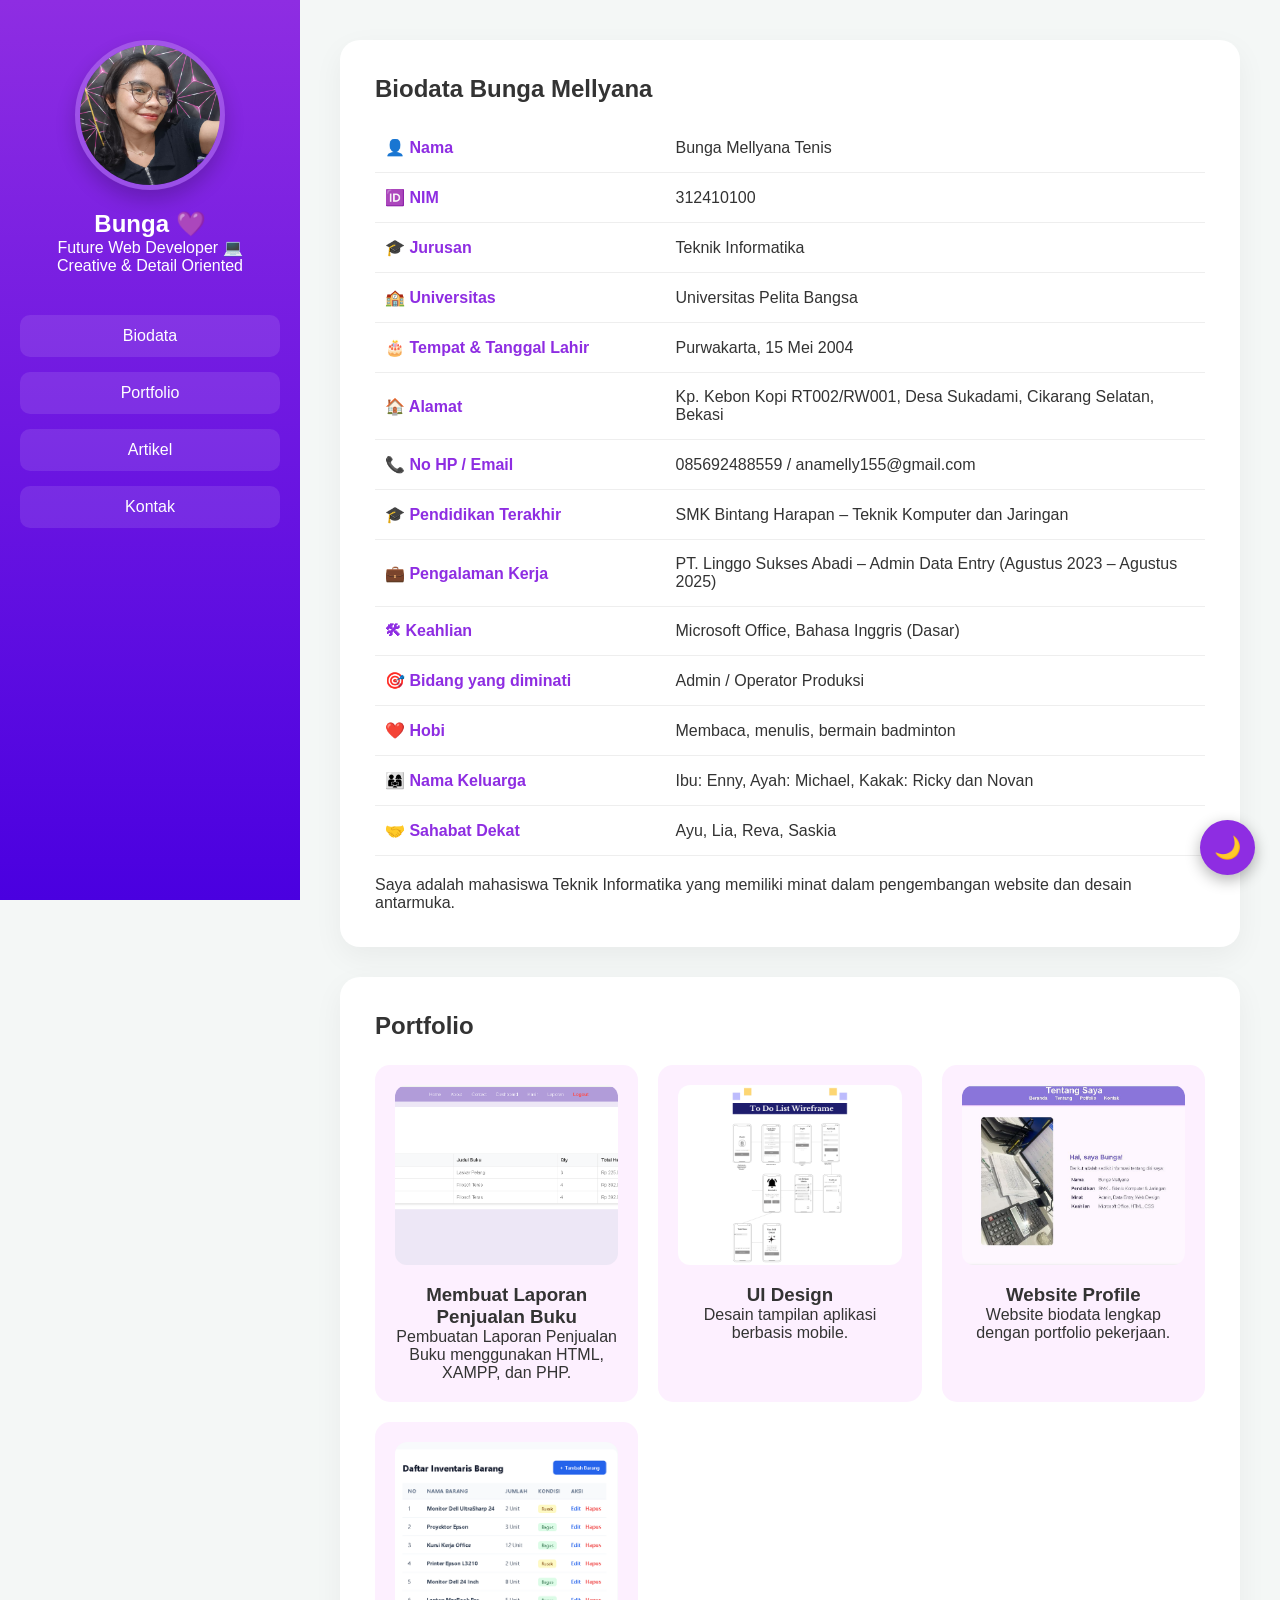
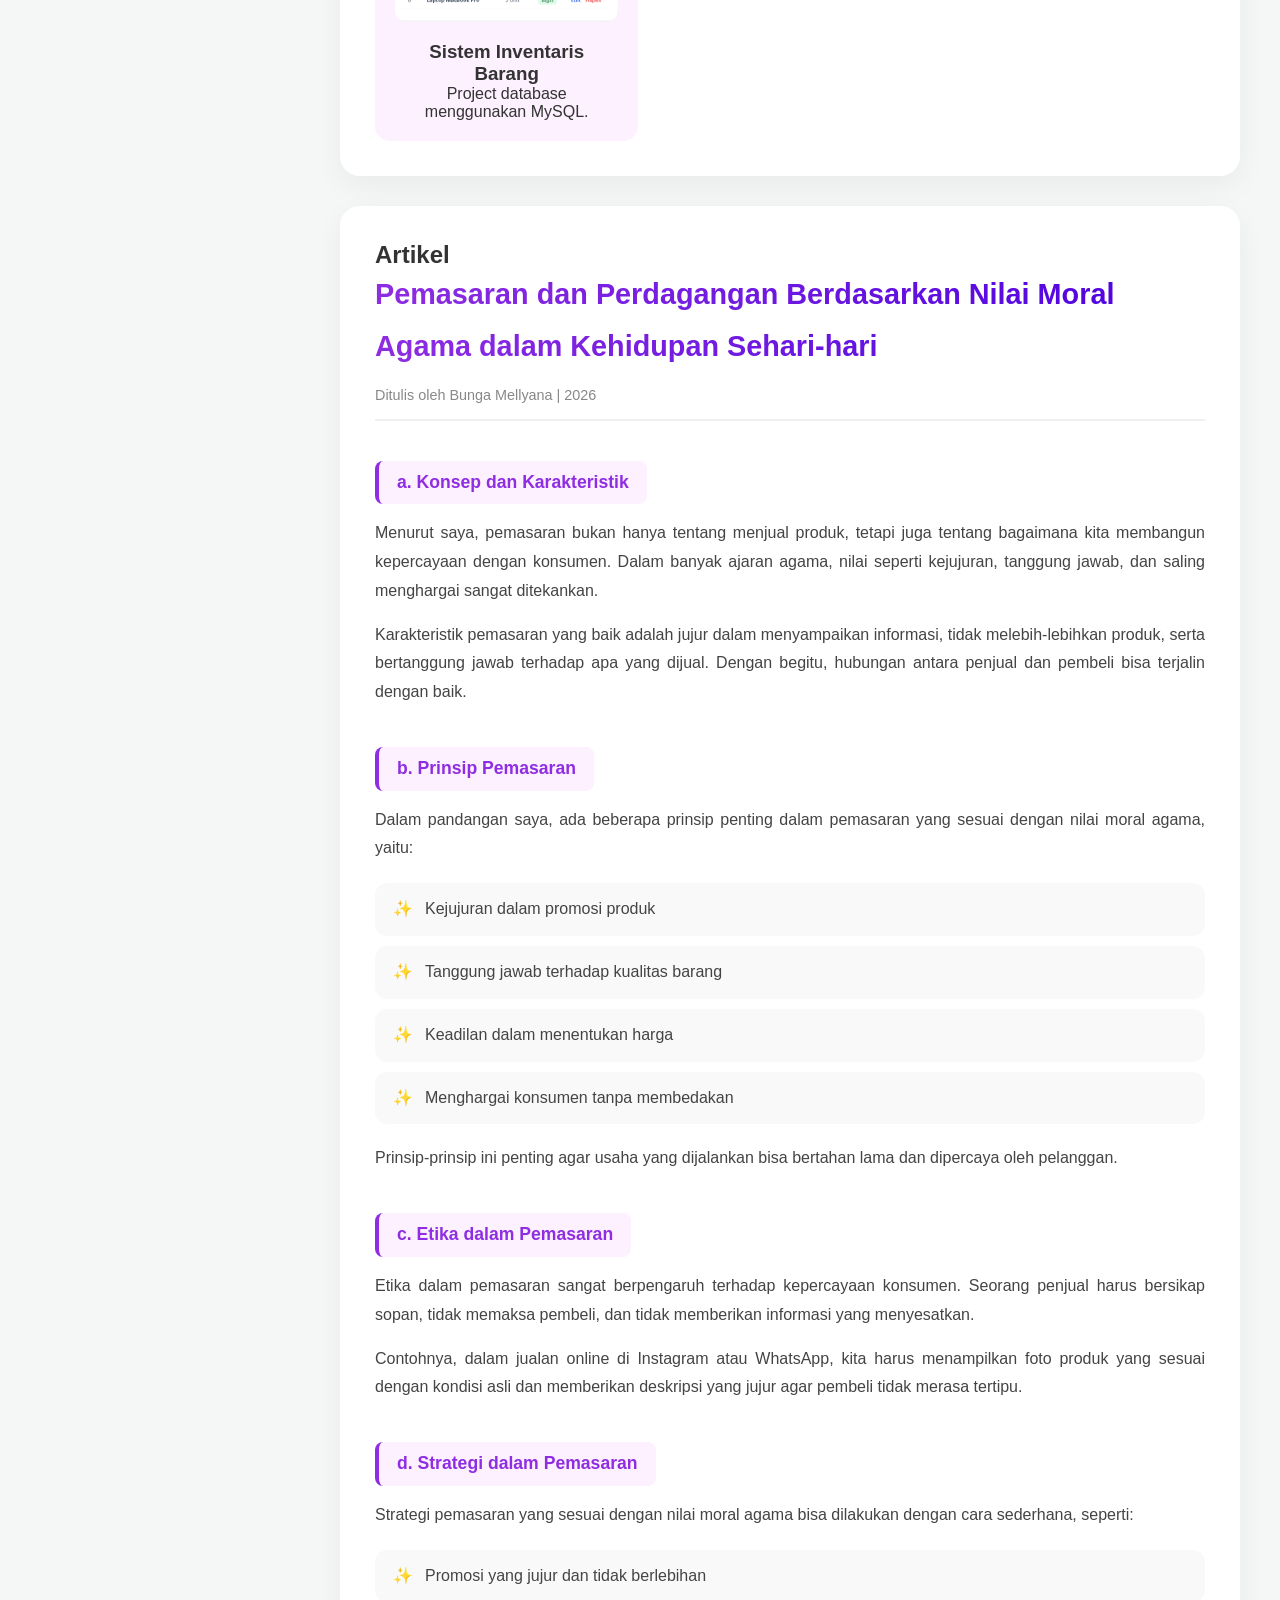
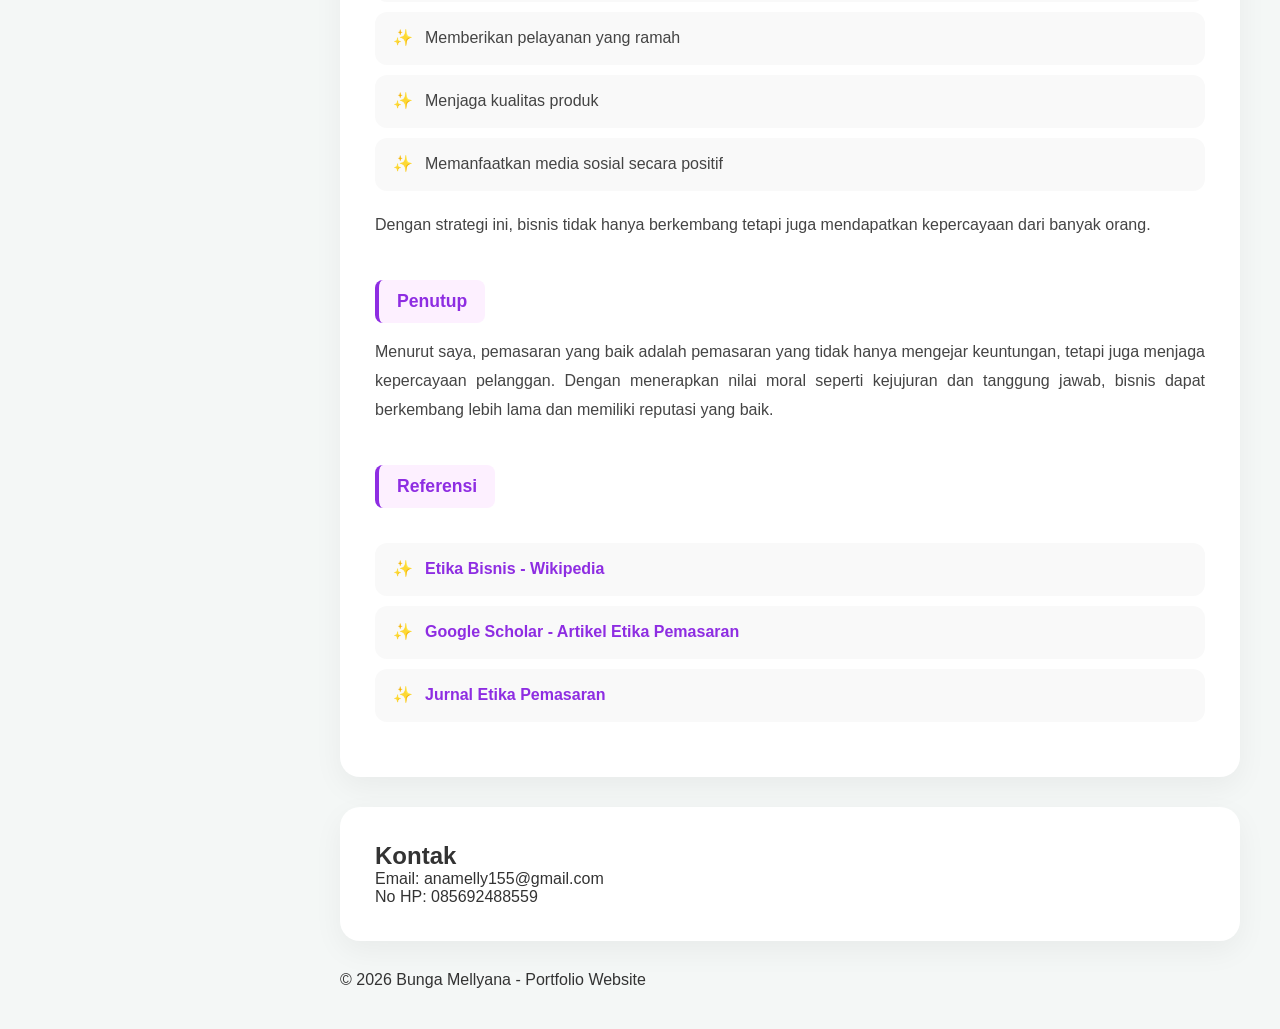
==== index.html @ 69a47da1 "first commit" ====
<!DOCTYPE html>
<html lang="id">
<head>
    <meta charset="UTF-8">
    <meta name="viewport" content="width=device-width, initial-scale=1.0">
    <title>Portfolio - Bunga Mellyana</title>
    <link rel="stylesheet" href="style.css">
</head>
<body>

<div class="container">

    <!-- SIDEBAR -->
    <aside class="sidebar">
        <div class="profile">
            <div class="circle">
                <img src="me.jpeg" alt="Foto Bunga">
            </div>
            <h2>Bunga 💜</h2>
            <p>Future Web Developer 💻</p>
            <p>Creative & Detail Oriented</p>
        </div>

        <nav class="menu">
            <a href="#about">Biodata</a>
            <a href="#portfolio">Portfolio</a>
            <a href="#artikel">Artikel</a>
            <a href="#kontak">Kontak</a>
        </nav>
    </aside>

    <!-- CONTENT -->
    <main class="content">

        <!-- BIODATA -->
        <section id="about" class="card">
            <h1>Biodata Bunga Mellyana</h1>
            <table>
                <tr><td class="label">👤 Nama</td><td class="value">Bunga Mellyana Tenis</td></tr>
                <tr><td class="label">🆔 NIM</td><td class="value">312410100</td></tr>
                <tr><td class="label">🎓 Jurusan</td><td class="value">Teknik Informatika</td></tr>
                <tr><td class="label">🏫 Universitas</td><td class="value">Universitas Pelita Bangsa</td></tr>
                <tr><td class="label">🎂 Tempat & Tanggal Lahir</td><td class="value">Purwakarta, 15 Mei 2004</td></tr>
                <tr><td class="label">🏠 Alamat</td><td class="value">Kp. Kebon Kopi RT002/RW001, Desa Sukadami, Cikarang Selatan, Bekasi</td></tr>
                <tr><td class="label">📞 No HP / Email</td><td class="value">085692488559 / anamelly155@gmail.com</td></tr>
                <tr><td class="label">🎓 Pendidikan Terakhir</td><td class="value">SMK Bintang Harapan – Teknik Komputer dan Jaringan</td></tr>
                <tr><td class="label">💼 Pengalaman Kerja</td><td class="value">PT. Linggo Sukses Abadi – Admin Data Entry (Agustus 2023 – Agustus 2025)</td></tr>
                <tr><td class="label">🛠 Keahlian</td><td class="value">Microsoft Office, Bahasa Inggris (Dasar)</td></tr>
                <tr><td class="label">🎯 Bidang yang diminati</td><td class="value">Admin / Operator Produksi</td></tr>
                <tr><td class="label">❤️ Hobi</td><td class="value">Membaca, menulis, bermain badminton</td></tr>
                <tr><td class="label">👨‍👩‍👧 Nama Keluarga</td><td class="value">Ibu: Enny, Ayah: Michael, Kakak: Ricky dan Novan</td></tr>
                <tr><td class="label">🤝 Sahabat Dekat</td><td class="value">Ayu, Lia, Reva, Saskia</td></tr>
            </table>
            <p>Saya adalah mahasiswa Teknik Informatika yang memiliki minat dalam pengembangan website dan desain antarmuka.</p>
        </section>

        <!-- PORTFOLIO -->
        <section id="portfolio" class="card">
            <h2>Portfolio</h2>
            <div class="grid">
                <div class="box">
                    <img src="Laporan.png" alt="Laporan Penjualan" class="project-img">
                    <h3>Membuat Laporan Penjualan Buku</h3>
                    <p>Pembuatan Laporan Penjualan Buku menggunakan HTML, XAMPP, dan PHP.</p>
                </div>
                <div class="box">
                    <img src="Wiframe.png" alt="UI Project" class="project-img">
                    <h3>UI Design</h3>
                    <p>Desain tampilan aplikasi berbasis mobile.</p>
                </div>
                <div class="box">
                    <img src="Profile.png" alt="Website Profile" class="project-img">
                    <h3>Website Profile</h3>
                    <p>Website biodata lengkap dengan portfolio pekerjaan.</p>
                </div>
                <div class="box">
                    <img src="Projek Barang.png" alt="Sistem Inventaris" class="project-img">
                    <h3>Sistem Inventaris Barang</h3>
                    <p>Project database menggunakan MySQL.</p>
                </div>
            </div>
        </section>

        <!-- ARTIKEL -->
<section id="artikel" class="card">
    <h2>Artikel</h2>
    <div class="artikel-box">

        <h3>Pemasaran dan Perdagangan Berdasarkan Nilai Moral Agama dalam Kehidupan Sehari-hari</h3>
        <p class="artikel-info">Ditulis oleh Bunga Mellyana | 2026</p>

        <h4>a. Konsep dan Karakteristik</h4>
        <p>Menurut saya, pemasaran bukan hanya tentang menjual produk, tetapi juga tentang bagaimana kita membangun kepercayaan dengan konsumen. Dalam banyak ajaran agama, nilai seperti kejujuran, tanggung jawab, dan saling menghargai sangat ditekankan.</p>
        <p>Karakteristik pemasaran yang baik adalah jujur dalam menyampaikan informasi, tidak melebih-lebihkan produk, serta bertanggung jawab terhadap apa yang dijual. Dengan begitu, hubungan antara penjual dan pembeli bisa terjalin dengan baik.</p>

        <h4>b. Prinsip Pemasaran</h4>
        <p>Dalam pandangan saya, ada beberapa prinsip penting dalam pemasaran yang sesuai dengan nilai moral agama, yaitu:</p>
        <ul>
            <li>Kejujuran dalam promosi produk</li>
            <li>Tanggung jawab terhadap kualitas barang</li>
            <li>Keadilan dalam menentukan harga</li>
            <li>Menghargai konsumen tanpa membedakan</li>
        </ul>
        <p>Prinsip-prinsip ini penting agar usaha yang dijalankan bisa bertahan lama dan dipercaya oleh pelanggan.</p>

        <h4>c. Etika dalam Pemasaran</h4>
        <p>Etika dalam pemasaran sangat berpengaruh terhadap kepercayaan konsumen. Seorang penjual harus bersikap sopan, tidak memaksa pembeli, dan tidak memberikan informasi yang menyesatkan.</p>
        <p>Contohnya, dalam jualan online di Instagram atau WhatsApp, kita harus menampilkan foto produk yang sesuai dengan kondisi asli dan memberikan deskripsi yang jujur agar pembeli tidak merasa tertipu.</p>

        <h4>d. Strategi dalam Pemasaran</h4>
        <p>Strategi pemasaran yang sesuai dengan nilai moral agama bisa dilakukan dengan cara sederhana, seperti:</p>
        <ul>
            <li>Promosi yang jujur dan tidak berlebihan</li>
            <li>Memberikan pelayanan yang ramah</li>
            <li>Menjaga kualitas produk</li>
            <li>Memanfaatkan media sosial secara positif</li>
        </ul>
        <p>Dengan strategi ini, bisnis tidak hanya berkembang tetapi juga mendapatkan kepercayaan dari banyak orang.</p>

        <h4>Penutup</h4>
        <p>Menurut saya, pemasaran yang baik adalah pemasaran yang tidak hanya mengejar keuntungan, tetapi juga menjaga kepercayaan pelanggan. Dengan menerapkan nilai moral seperti kejujuran dan tanggung jawab, bisnis dapat berkembang lebih lama dan memiliki reputasi yang baik.</p>

        <h4>Referensi</h4>
<ul>
    <li><a href="https://id.wikipedia.org/wiki/Etika_bisnis" target="_blank">Etika Bisnis - Wikipedia</a></li>
    
    <li><a href="https://scholar.google.com/scholar?q=etika+pemasaran+moral+agama" target="_blank">Google Scholar - Artikel Etika Pemasaran</a></li>
    
    <li><a href="https://www.researchgate.net/publication/374945821_ETIKA_PEMASARAN" target="_blank">Jurnal Etika Pemasaran</a></li>
</ul>

    </div>
</section>

        <!-- KONTAK -->
        <section id="kontak" class="card">
            <h2>Kontak</h2>
            <p>Email: anamelly155@gmail.com</p>
            <p>No HP: 085692488559</p>
        </section>

        <!-- FOOTER -->
        <footer>
            © 2026 Bunga Mellyana - Portfolio Website
        </footer>

    </main>

</div>
<button class="toggle-dark" onclick="toggleDarkMode()">🌙</button>

<script>
function toggleDarkMode() {
    document.body.classList.toggle("dark");
}
</script>
</body>
</html>
---- style.css ----
/* ================= GLOBAL STYLES ================= */
* {
    margin: 0;
    padding: 0;
    box-sizing: border-box;
    font-family: 'Poppins', sans-serif;
}

html {
    scroll-behavior: smooth;
}

body {
    background-color: #f4f7f6;
    color: #333;
    transition: all 0.3s ease;
}

.container {
    display: flex;
    min-height: 100vh;
}

/* ================= SIDEBAR (KIRI) ================= */
.sidebar {
    width: 300px;
    background: linear-gradient(to bottom, #8e2de2, #4a00e0);
    color: white;
    padding: 40px 20px;
    position: fixed;
    height: 100vh;
    text-align: center;
    z-index: 100;
}

.profile .circle {
    width: 150px;
    height: 150px;
    border-radius: 50%;
    overflow: hidden;
    margin: 0 auto 20px;
    border: 5px solid rgba(255,255,255,0.2);
    box-shadow: 0 10px 20px rgba(0,0,0,0.2);
}

.profile .circle img {
    width: 100%;
    height: 100%;
    object-fit: cover;
}

.menu {
    margin-top: 40px;
    display: flex;
    flex-direction: column;
    gap: 15px;
}

.menu a {
    color: white;
    text-decoration: none;
    padding: 12px;
    border-radius: 10px;
    transition: 0.3s;
    background: rgba(255,255,255,0.1);
    font-weight: 500;
}

.menu a:hover {
    background: rgba(255,255,255,0.3);
    transform: translateX(10px);
}

/* ================= MAIN CONTENT (KANAN) ================= */
.content {
    margin-left: 300px;
    padding: 40px;
    width: calc(100% - 300px);
}

.card {
    background: white;
    padding: 35px;
    border-radius: 20px;
    margin-bottom: 30px;
    box-shadow: 0 10px 30px rgba(0,0,0,0.05);
    animation: fadeIn 0.8s ease;
}

/* Biodata Table */
table {
    width: 100%;
    border-collapse: collapse;
    margin: 20px 0;
}

td {
    padding: 15px 10px;
    border-bottom: 1px solid #eee;
}

.label {
    font-weight: 700;
    width: 35%;
    color: #8e2de2;
}

/* Portfolio Grid */
.grid {
    display: grid;
    grid-template-columns: repeat(auto-fit, minmax(250px, 1fr));
    gap: 20px;
    margin-top: 25px;
}

.box {
    background: #fdf0ff;
    padding: 20px;
    border-radius: 15px;
    text-align: center;
    transition: 0.3s;
}

.box:hover {
    transform: translateY(-10px);
    box-shadow: 0 10px 20px rgba(142, 45, 226, 0.1);
}

.project-img {
    width: 100%;
    height: 180px;
    object-fit: cover;
    border-radius: 12px;
    margin-bottom: 15px;
}

/* ================= UPGRADE ARTIKEL BOX ================= */
.artikel-box {
    line-height: 1.8;
    color: #444;
}

.artikel-box h3 {
    font-size: 1.8rem;
    margin-bottom: 10px;
    background: linear-gradient(to right, #8e2de2, #4a00e0);
    -webkit-background-clip: text;
    -webkit-text-fill-color: transparent;
}

.artikel-info {
    font-size: 0.9rem;
    color: #888;
    margin-bottom: 25px;
    border-bottom: 2px solid #f0f0f0;
    padding-bottom: 10px;
    display: block;
}

.artikel-box h4 {
    background: #fdf0ff;
    display: inline-block;
    padding: 6px 18px;
    border-radius: 8px;
    color: #8e2de2;
    margin-top: 25px;
    margin-bottom: 15px;
    border-left: 4px solid #8e2de2;
    font-size: 1.1rem;
}

.artikel-box p {
    margin-bottom: 15px;
    text-align: justify;
}

.artikel-box ul {
    list-style: none;
    margin: 20px 0;
}

.artikel-box li {
    background: #f9f9f9;
    margin-bottom: 10px;
    padding: 12px 18px;
    border-radius: 12px;
    transition: 0.3s;
    display: flex;
    align-items: center;
}

.artikel-box li::before {
    content: "✨";
    margin-right: 12px;
}

.artikel-box li:hover {
    transform: translateX(10px);
    background: #f4e6ff;
}

.artikel-box a {
    color: #8e2de2;
    text-decoration: none;
    font-weight: 600;
}

/* ================= DARK MODE 🌙 ================= */
body.dark {
    background: #1e1e2f;
    color: #eee;
}

body.dark .card {
    background: #2c2c3e;
    color: #eee;
    box-shadow: 0 10px 30px rgba(0,0,0,0.2);
}

body.dark td { border-bottom: 1px solid #3a3a50; }

body.dark .box, body.dark .artikel-box h4, body.dark .artikel-box li {
    background: #3a3a50;
    color: #eee;
}

body.dark .artikel-box h3 {
    background: linear-gradient(to right, #b06ab3, #8e2de2);
    -webkit-background-clip: text;
}

/* Toggle Button */
.toggle-dark {
    position: fixed;
    bottom: 25px;
    right: 25px;
    background: #8e2de2;
    color: white;
    border: none;
    width: 55px;
    height: 55px;
    border-radius: 50%;
    cursor: pointer;
    font-size: 22px;
    box-shadow: 0 5px 15px rgba(0,0,0,0.3);
    z-index: 1000;
    transition: 0.3s;
}

.toggle-dark:hover { transform: scale(1.1); }

/* ================= ANIMASI & RESPONSIVE ================= */
@keyframes fadeIn {
    from { opacity: 0; transform: translateY(20px); }
    to { opacity: 1; transform: translateY(0); }
}

@media (max-width: 992px) {
    .sidebar { width: 250px; }
    .content { margin-left: 250px; width: calc(100% - 250px); }
}

@media (max-width: 768px) {
    .container { flex-direction: column; }
    .sidebar {
        width: 100%;
        height: auto;
        position: relative;
        padding: 30px 20px;
    }
    .content {
        margin-left: 0;
        width: 100%;
        padding: 20px;
    }
    .toggle-dark { bottom: 15px; right: 15px; width: 45px; height: 45px; }
}
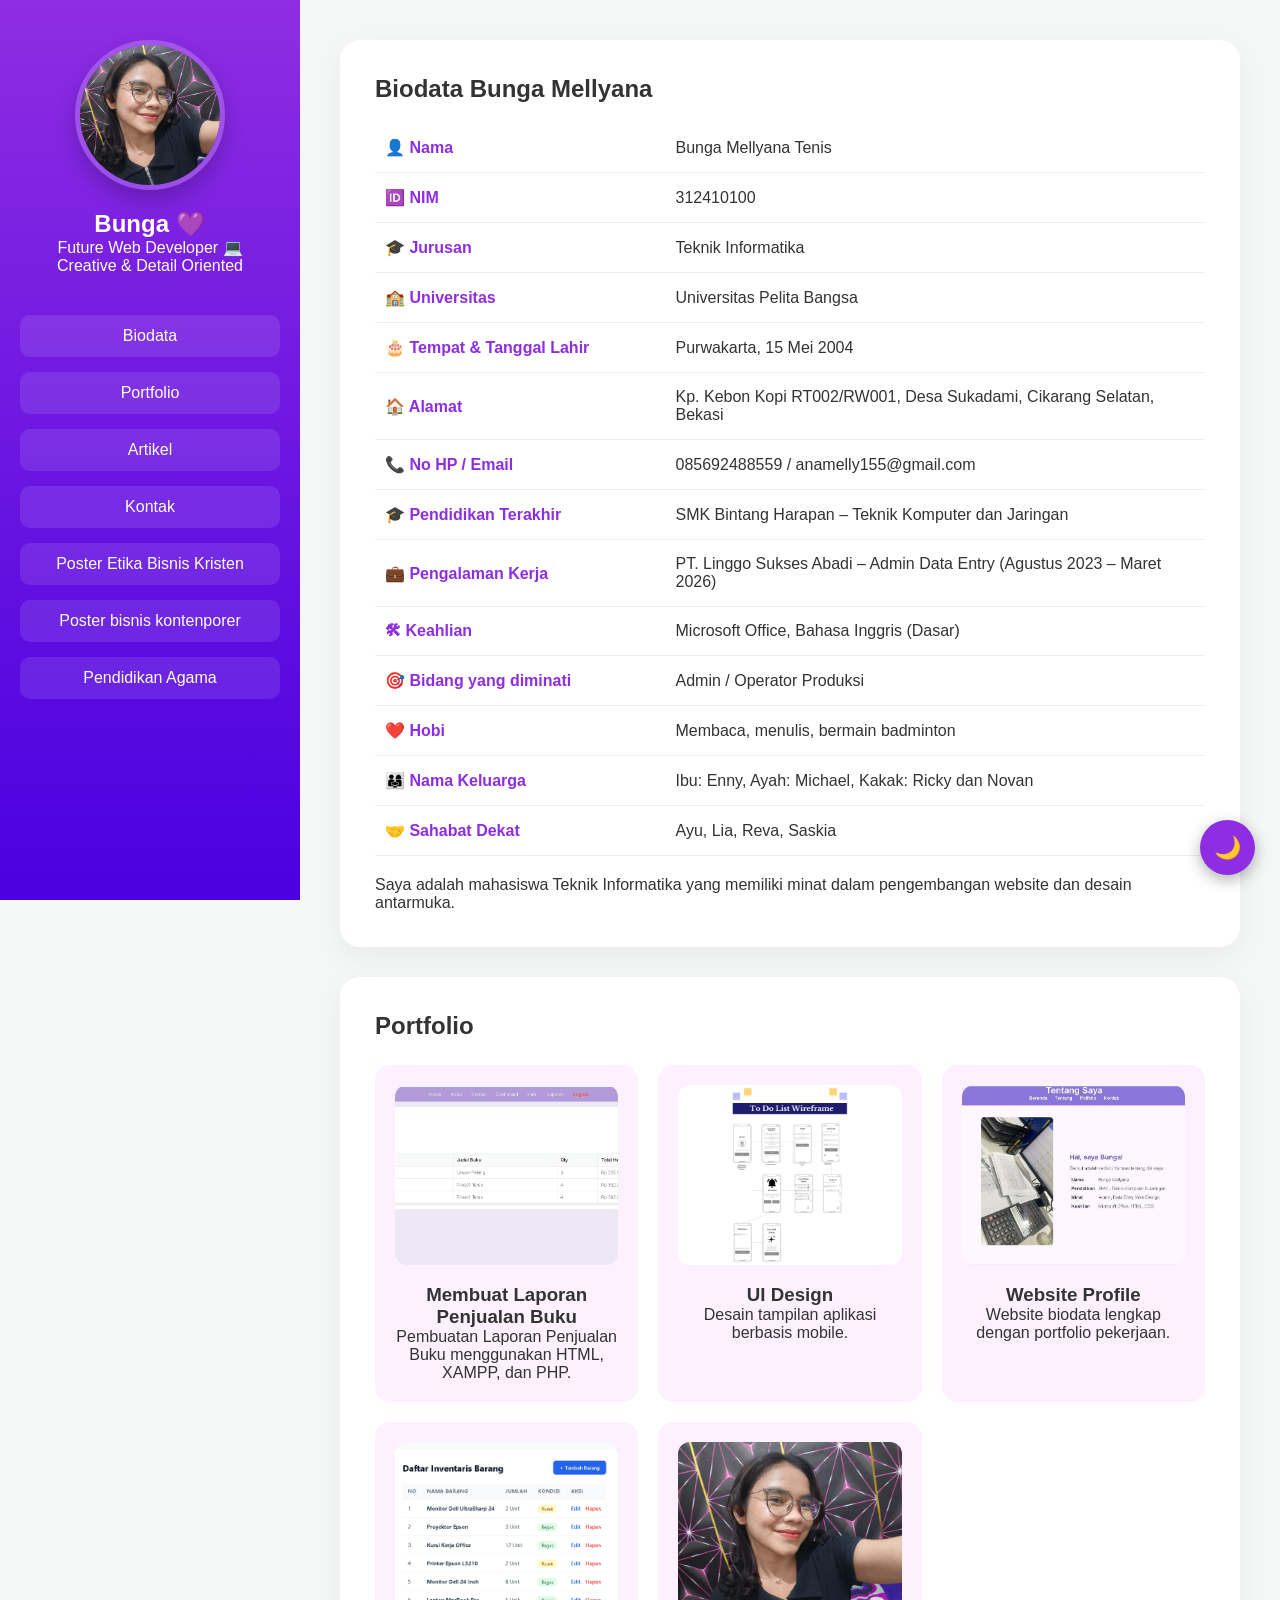
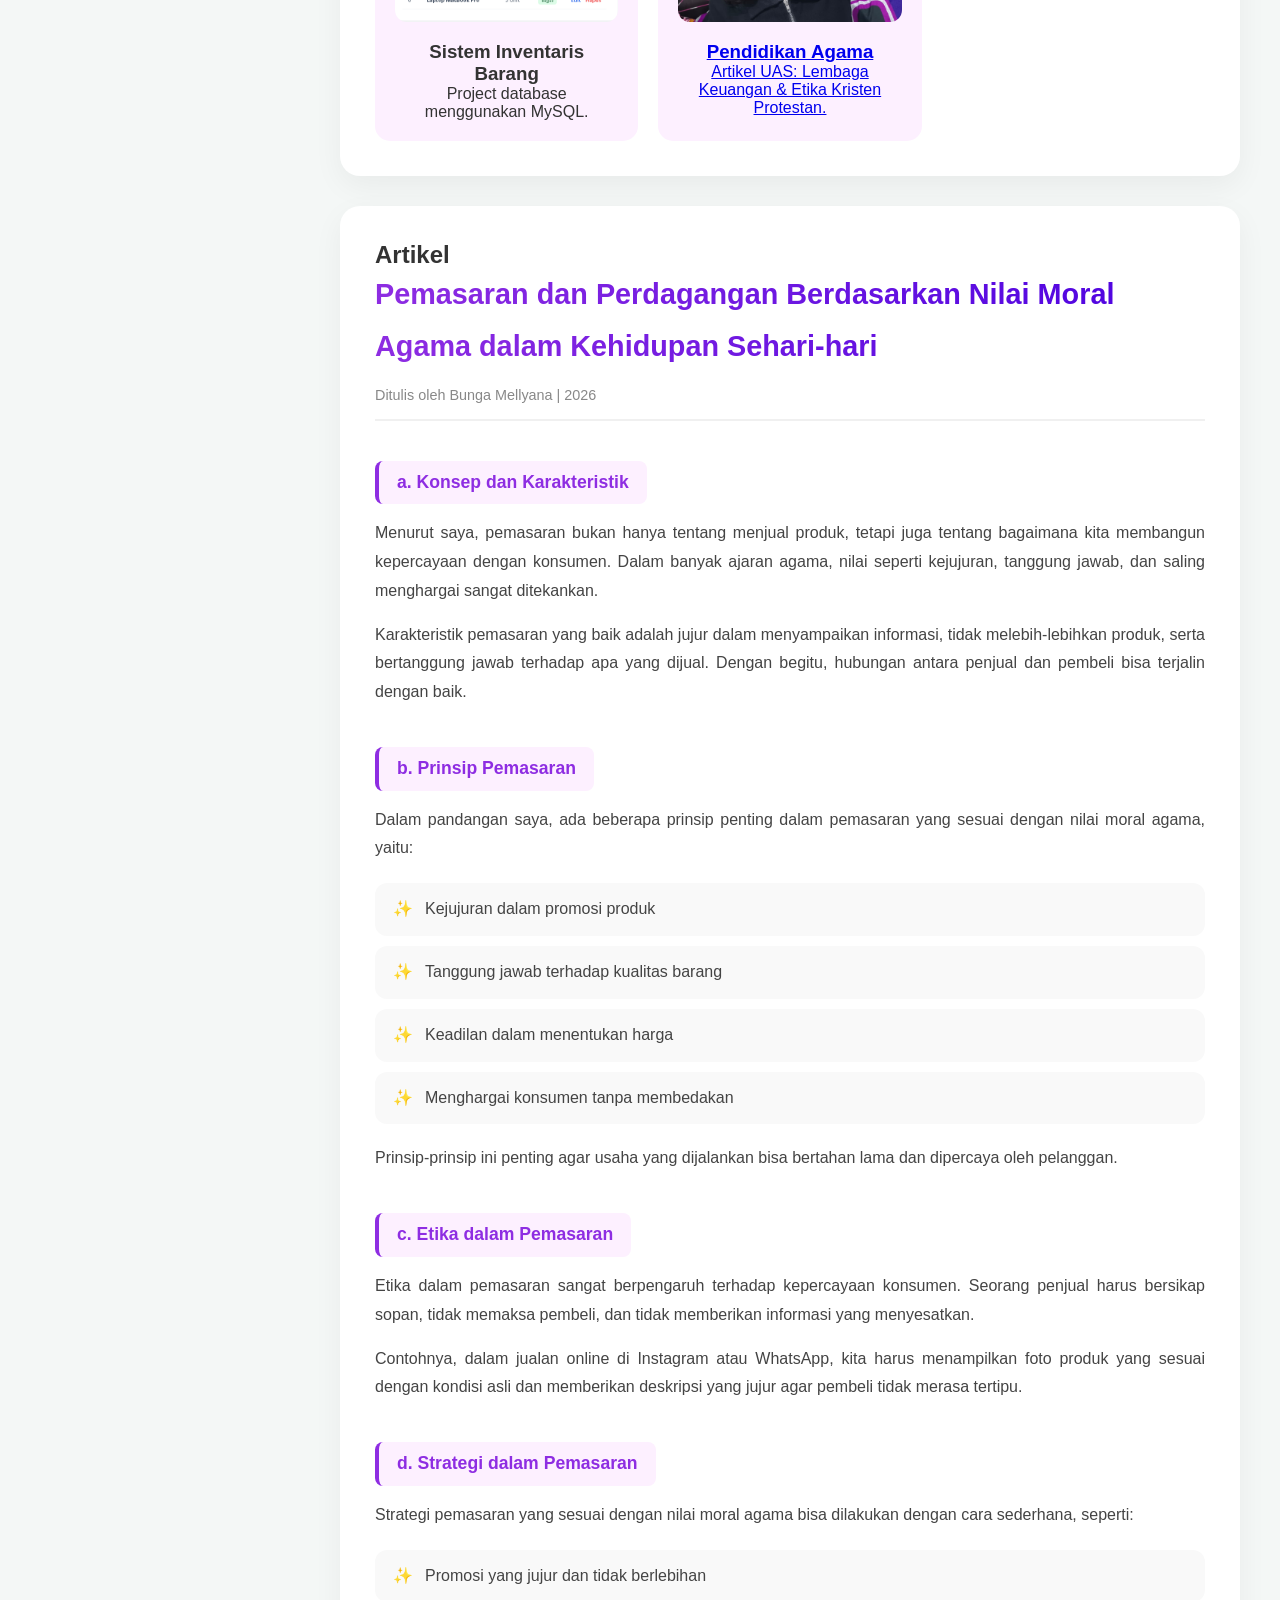
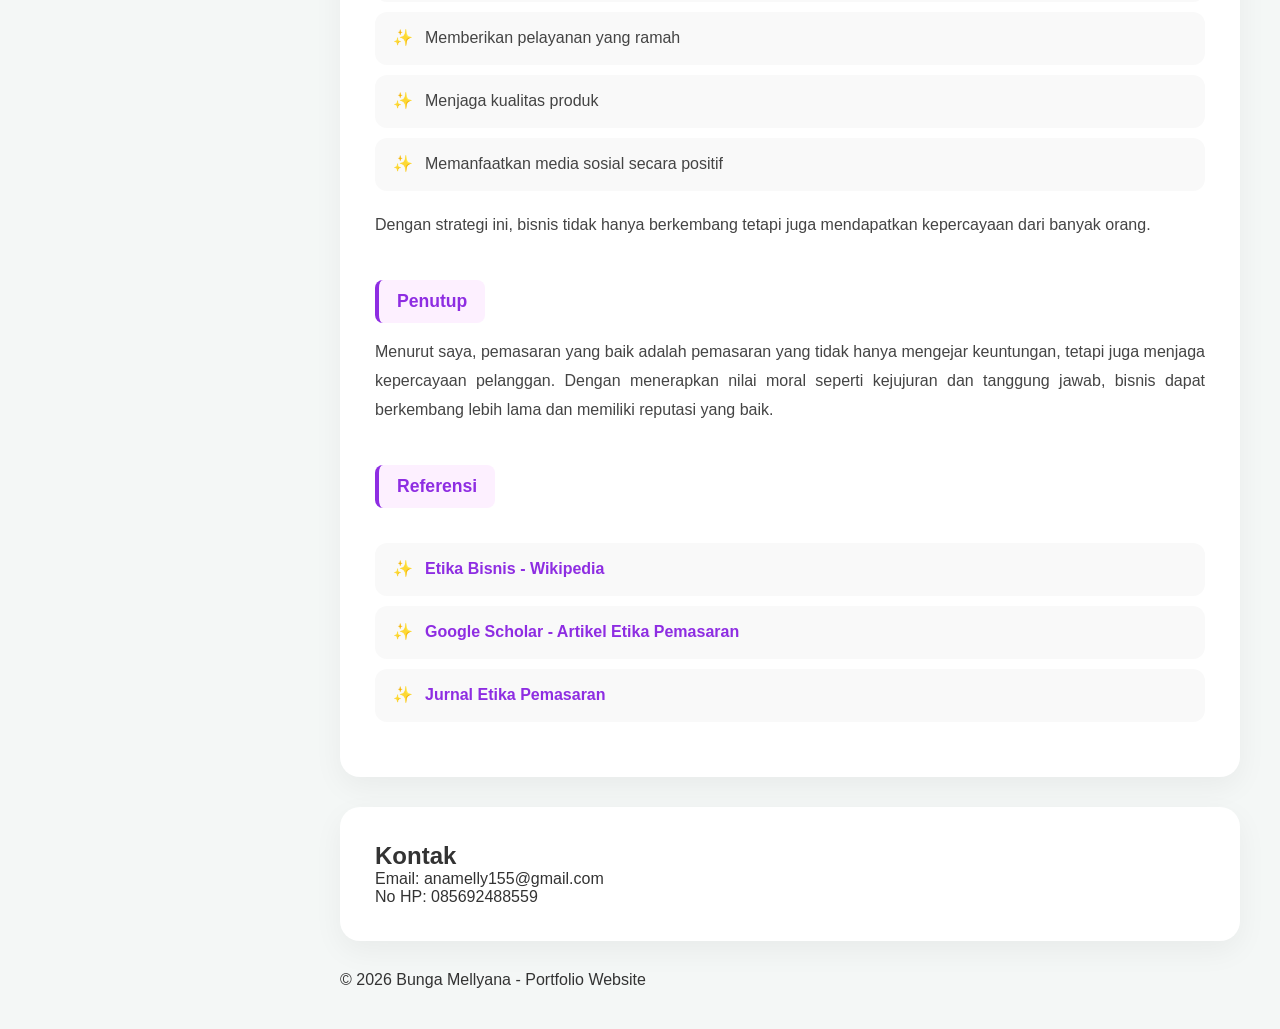
==== commit a2b16208: "Add prominent link to pendidikan-agama on homepage" ====
--- a/index.html
+++ b/index.html
@@ -24,8 +24,11 @@
         <nav class="menu">
             <a href="#about">Biodata</a>
             <a href="#portfolio">Portfolio</a>
-            <a href="#artikel">Artikel</a>
+            <a href="artikel.html">Artikel</a>
             <a href="#kontak">Kontak</a>
+            <a href="poster-etika-bisnis-kristen.html">Poster Etika Bisnis Kristen</a>
+            <a href="poster.html">Poster bisnis kontenporer</a>
+            <a href="pendidikan-agama.html">Pendidikan Agama</a>
         </nav>
     </aside>
 
@@ -44,7 +47,7 @@
                 <tr><td class="label">🏠 Alamat</td><td class="value">Kp. Kebon Kopi RT002/RW001, Desa Sukadami, Cikarang Selatan, Bekasi</td></tr>
                 <tr><td class="label">📞 No HP / Email</td><td class="value">085692488559 / anamelly155@gmail.com</td></tr>
                 <tr><td class="label">🎓 Pendidikan Terakhir</td><td class="value">SMK Bintang Harapan – Teknik Komputer dan Jaringan</td></tr>
-                <tr><td class="label">💼 Pengalaman Kerja</td><td class="value">PT. Linggo Sukses Abadi – Admin Data Entry (Agustus 2023 – Agustus 2025)</td></tr>
+                <tr><td class="label">💼 Pengalaman Kerja</td><td class="value">PT. Linggo Sukses Abadi – Admin Data Entry (Agustus 2023 – Maret 2026)</td></tr>
                 <tr><td class="label">🛠 Keahlian</td><td class="value">Microsoft Office, Bahasa Inggris (Dasar)</td></tr>
                 <tr><td class="label">🎯 Bidang yang diminati</td><td class="value">Admin / Operator Produksi</td></tr>
                 <tr><td class="label">❤️ Hobi</td><td class="value">Membaca, menulis, bermain badminton</td></tr>
@@ -77,6 +80,13 @@
                     <img src="Projek Barang.png" alt="Sistem Inventaris" class="project-img">
                     <h3>Sistem Inventaris Barang</h3>
                     <p>Project database menggunakan MySQL.</p>
+                </div>
+                <div class="box highlight">
+                    <a href="pendidikan-agama.html">
+                        <img src="me.jpeg" alt="Pendidikan Agama" class="project-img">
+                        <h3>Pendidikan Agama</h3>
+                        <p>Artikel UAS: Lembaga Keuangan & Etika Kristen Protestan.</p>
+                    </a>
                 </div>
             </div>
         </section>
@@ -155,4 +165,4 @@
 }
 </script>
 </body>
-</html>+</html>
